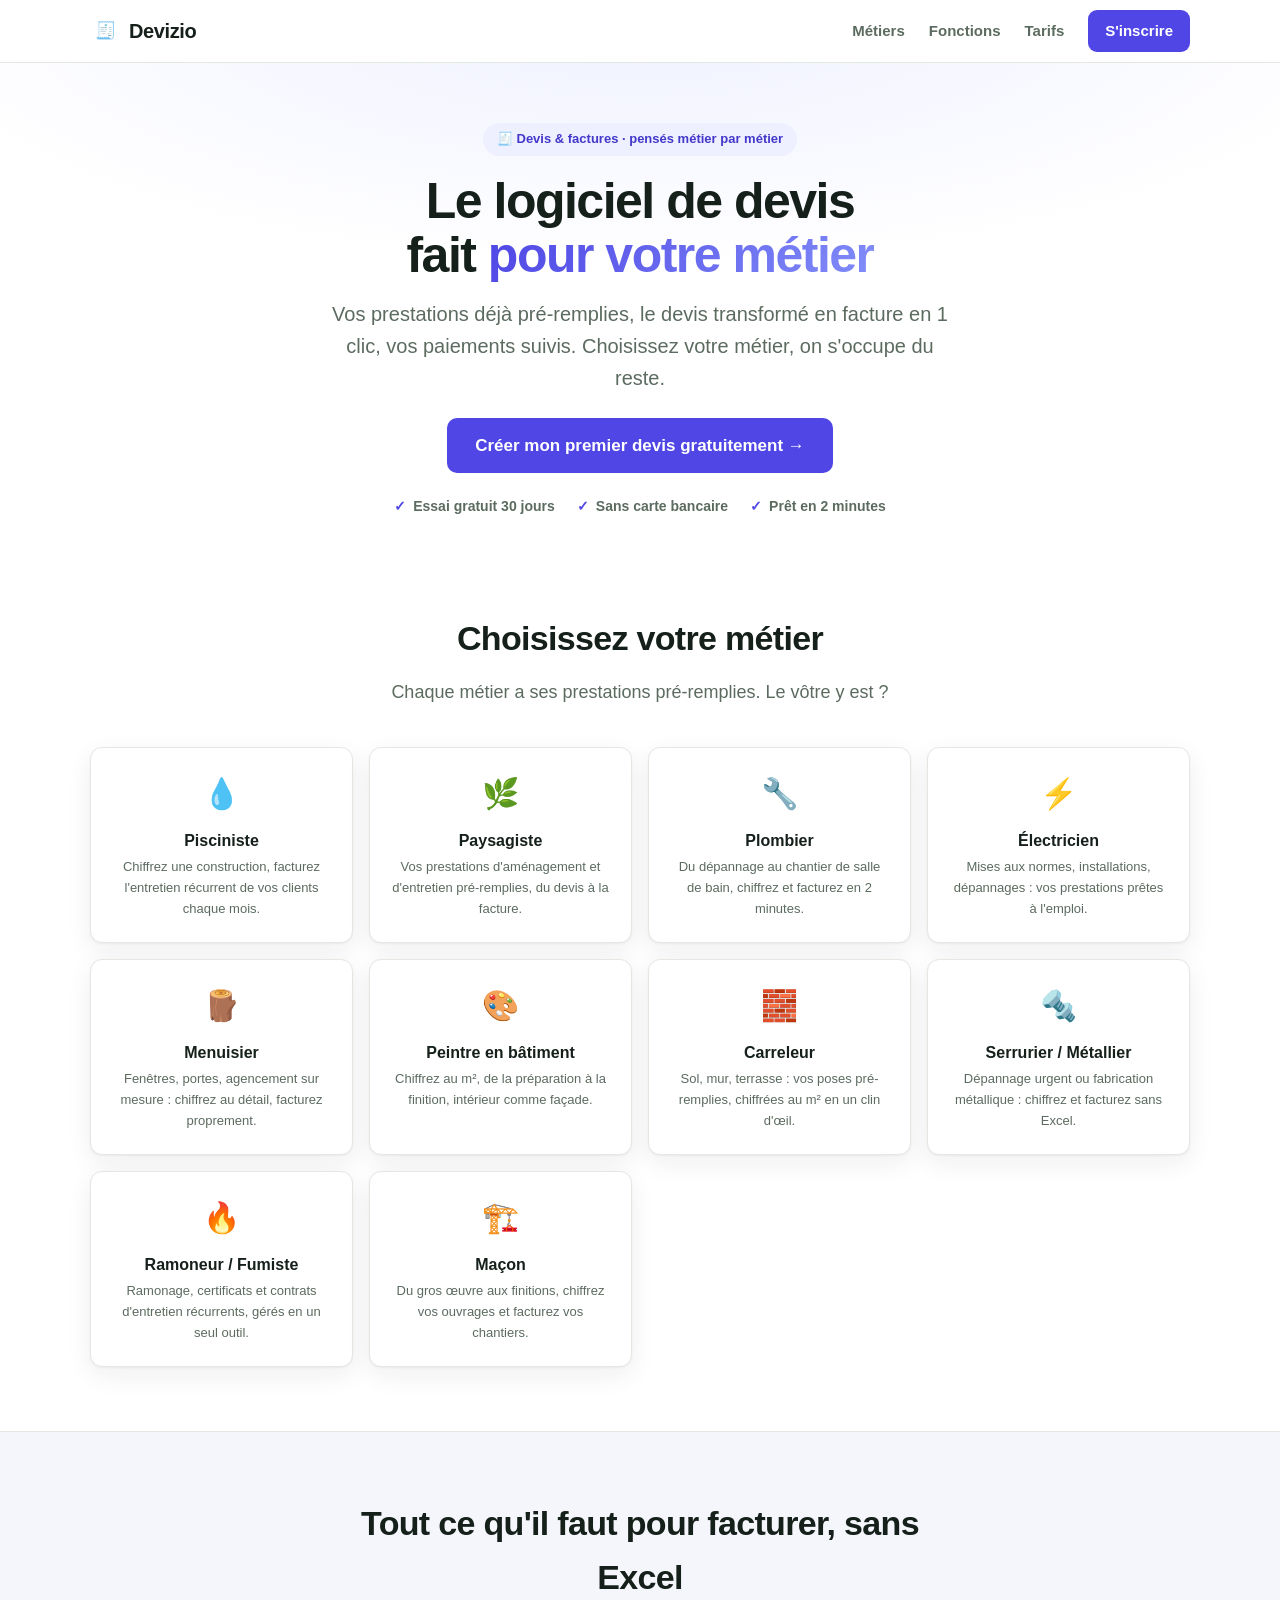
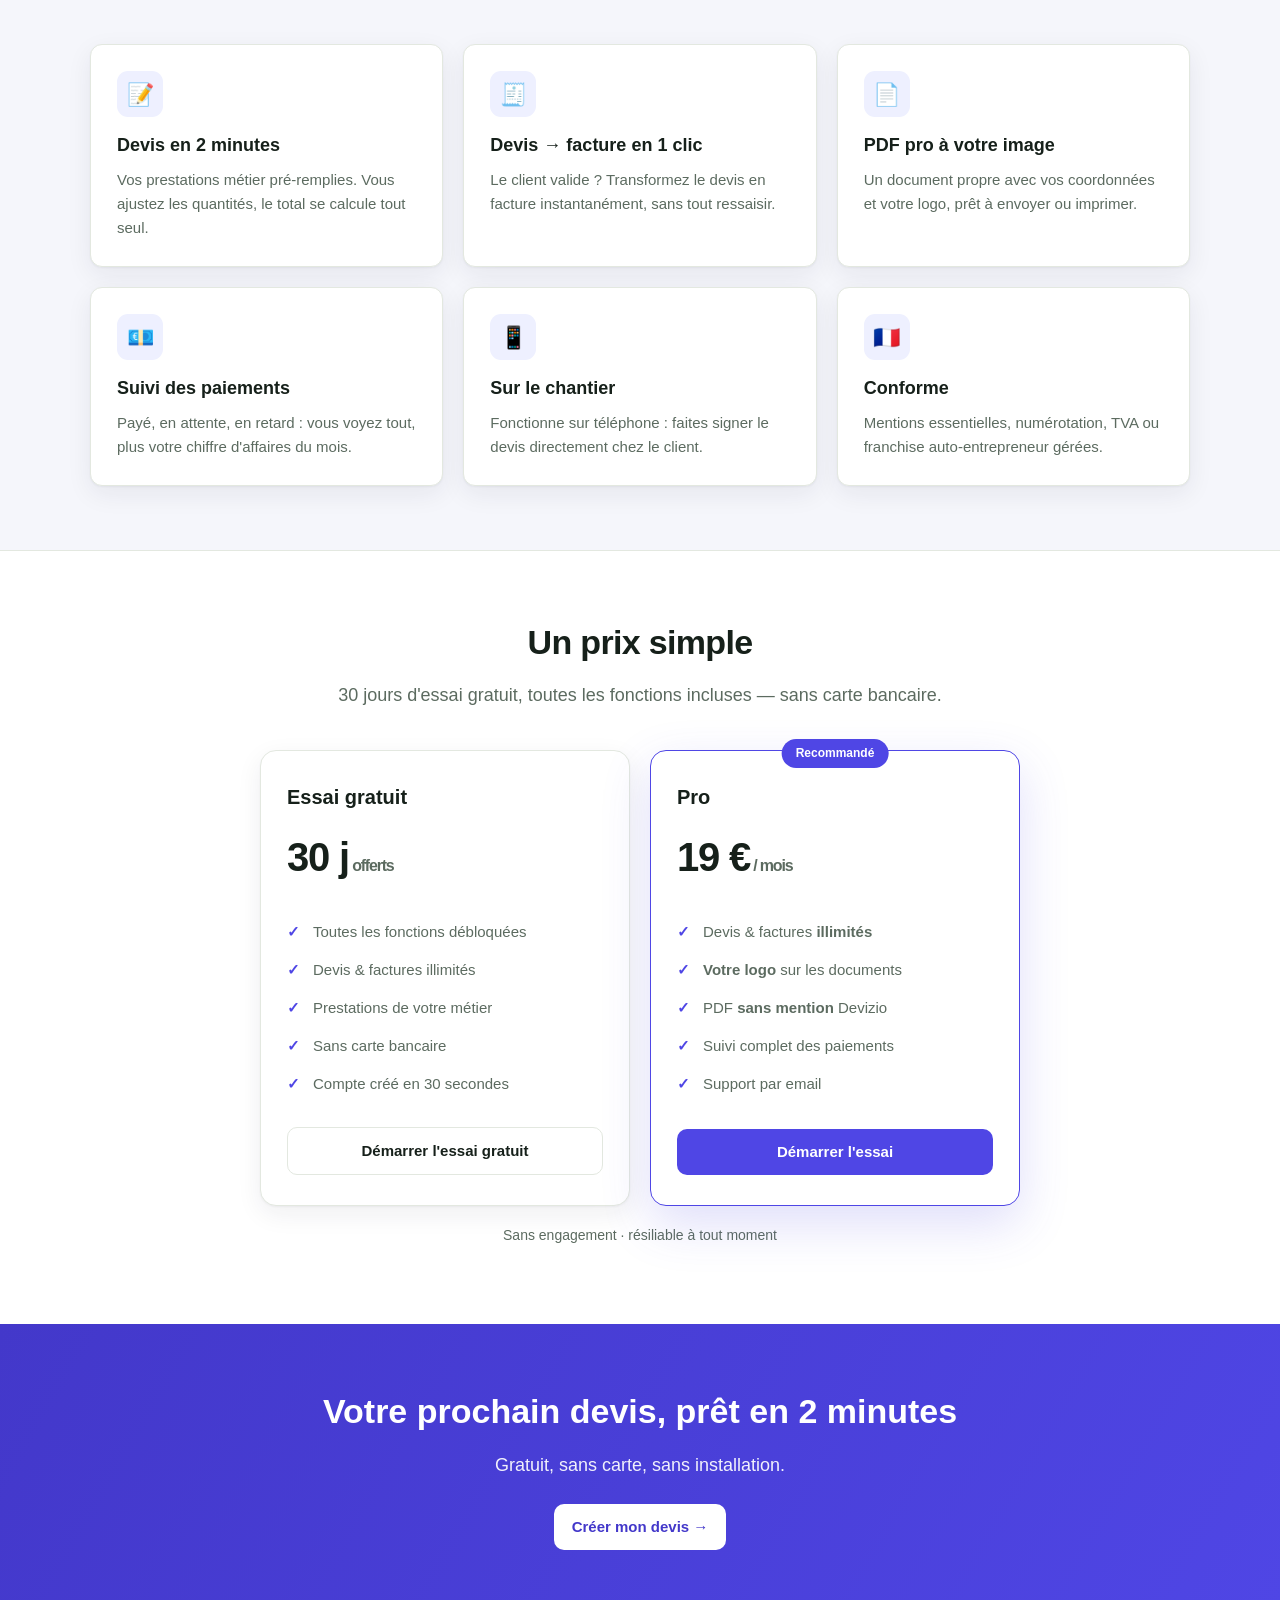
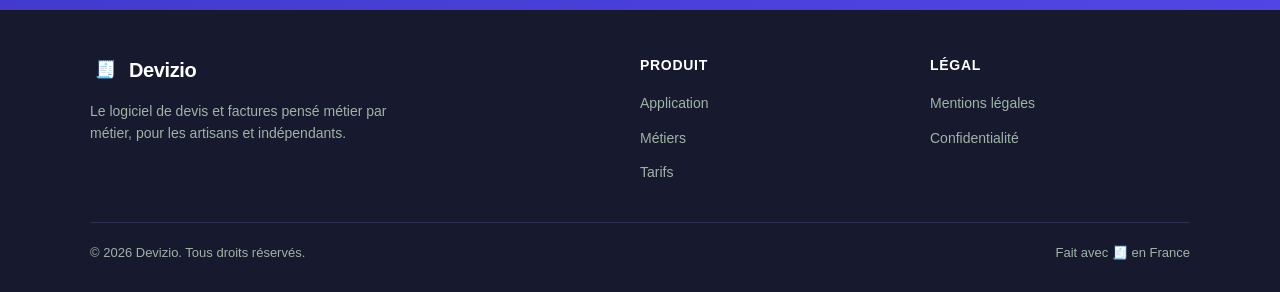
==== index.html @ 23cc35e6 "Devizio — logiciel de devis & factures multi-métiers (fusion Jardévis + Piscineo + 8 autres) Un seul" ====
<!DOCTYPE html>
<html lang="fr">
<head>
  <meta charset="UTF-8">
  <meta name="viewport" content="width=device-width, initial-scale=1.0">
  <title>Devizio — Logiciel de devis &amp; factures pour artisans</title>
  <meta name="description" content="Le logiciel de devis et factures pensé métier par métier : pisciniste, paysagiste, plombier, électricien, menuisier… Prestations pré-remplies, devis → facture en 1 clic. Essai gratuit 30 jours, sans carte.">
  <link rel="canonical" href="https://devizio.fr/">
  <meta property="og:title" content="Devizio — Devis & factures pour artisans">
  <meta property="og:description" content="Devis et factures pensés métier par métier. Essai gratuit 30 jours.">
  <meta property="og:type" content="website">
  <link rel="icon" href="data:image/svg+xml,%3Csvg xmlns='http://www.w3.org/2000/svg' viewBox='0 0 32 32'%3E%3Crect width='32' height='32' rx='7' fill='%234f46e5'/%3E%3Ctext x='16' y='23' font-size='18' text-anchor='middle' fill='white' font-family='Arial'%3E%F0%9F%A7%BE%3C/text%3E%3C/svg%3E">
  <link rel="stylesheet" href="assets/css/style.css">
  <script type="application/ld+json">
  {"@context":"https://schema.org","@type":"SoftwareApplication","name":"Devizio","applicationCategory":"BusinessApplication","operatingSystem":"Web","offers":{"@type":"Offer","price":"0","priceCurrency":"EUR"}}
  </script>
</head>
<body>
  <header class="site-header">
    <div class="wrap">
      <a href="/" class="brand"><span class="logo-mark">🧾</span> Devizio</a>
      <button class="nav-toggle" aria-label="Menu">☰</button>
      <nav class="nav">
        <a href="#metiers">Métiers</a>
        <a href="#fonctions">Fonctions</a>
        <a href="#tarifs">Tarifs</a>
        <a href="app.html" class="btn-nav">S'inscrire</a>
      </nav>
    </div>
  </header>

  <section class="hero">
    <div class="wrap">
      <span class="eyebrow">🧾 Devis &amp; factures · pensés métier par métier</span>
      <h1>Le logiciel de devis<br>fait <span class="grad">pour votre métier</span></h1>
      <p class="lead">Vos prestations déjà pré-remplies, le devis transformé en facture en 1 clic, vos paiements suivis. Choisissez votre métier, on s'occupe du reste.</p>
      <div class="cta-row">
        <a href="app.html" class="btn btn-primary" style="font-size:17px;padding:14px 28px">Créer mon premier devis gratuitement →</a>
      </div>
      <div class="trust">
        <span><span class="ok">✓</span> Essai gratuit 30 jours</span>
        <span><span class="ok">✓</span> Sans carte bancaire</span>
        <span><span class="ok">✓</span> Prêt en 2 minutes</span>
      </div>
    </div>
  </section>

  <section class="block" id="metiers">
    <div class="wrap">
      <div class="section-head">
        <h2>Choisissez votre métier</h2>
        <p>Chaque métier a ses prestations pré-remplies. Le vôtre y est ?</p>
      </div>
      <div class="usecases" id="trade-grid"></div>
    </div>
  </section>

  <section class="block alt" id="fonctions">
    <div class="wrap">
      <div class="section-head">
        <h2>Tout ce qu'il faut pour facturer, sans Excel</h2>
      </div>
      <div class="cards">
        <div class="card"><div class="ico">📝</div><h3>Devis en 2 minutes</h3><p>Vos prestations métier pré-remplies. Vous ajustez les quantités, le total se calcule tout seul.</p></div>
        <div class="card"><div class="ico">🧾</div><h3>Devis → facture en 1 clic</h3><p>Le client valide ? Transformez le devis en facture instantanément, sans tout ressaisir.</p></div>
        <div class="card"><div class="ico">📄</div><h3>PDF pro à votre image</h3><p>Un document propre avec vos coordonnées et votre logo, prêt à envoyer ou imprimer.</p></div>
        <div class="card"><div class="ico">💶</div><h3>Suivi des paiements</h3><p>Payé, en attente, en retard : vous voyez tout, plus votre chiffre d'affaires du mois.</p></div>
        <div class="card"><div class="ico">📱</div><h3>Sur le chantier</h3><p>Fonctionne sur téléphone : faites signer le devis directement chez le client.</p></div>
        <div class="card"><div class="ico">🇫🇷</div><h3>Conforme</h3><p>Mentions essentielles, numérotation, TVA ou franchise auto-entrepreneur gérées.</p></div>
      </div>
    </div>
  </section>

  <section class="block" id="tarifs">
    <div class="wrap">
      <div class="section-head">
        <h2>Un prix simple</h2>
        <p>30 jours d'essai gratuit, toutes les fonctions incluses — sans carte bancaire.</p>
      </div>
      <div class="pricing">
        <div class="plan">
          <h3>Essai gratuit</h3>
          <div class="price">30 j<small> offerts</small></div>
          <ul>
            <li>Toutes les fonctions débloquées</li>
            <li>Devis &amp; factures illimités</li>
            <li>Prestations de votre métier</li>
            <li>Sans carte bancaire</li>
            <li>Compte créé en 30 secondes</li>
          </ul>
          <a href="app.html" class="btn btn-ghost btn-block">Démarrer l'essai gratuit</a>
        </div>
        <div class="plan featured">
          <span class="badge">Recommandé</span>
          <h3>Pro</h3>
          <div class="price">19 €<small> / mois</small></div>
          <ul>
            <li>Devis &amp; factures <strong>illimités</strong></li>
            <li><strong>Votre logo</strong> sur les documents</li>
            <li>PDF <strong>sans mention</strong> Devizio</li>
            <li>Suivi complet des paiements</li>
            <li>Support par email</li>
          </ul>
          <a href="app.html" class="btn btn-primary btn-block">Démarrer l'essai</a>
        </div>
      </div>
      <p style="text-align:center;color:var(--text-soft);font-size:14px;margin-top:18px">Sans engagement · résiliable à tout moment</p>
    </div>
  </section>

  <section class="cta-band">
    <div class="wrap">
      <h2>Votre prochain devis, prêt en 2 minutes</h2>
      <p>Gratuit, sans carte, sans installation.</p>
      <a href="app.html" class="btn">Créer mon devis →</a>
    </div>
  </section>

  <footer class="site-footer">
    <div class="wrap">
      <div class="footer-grid">
        <div>
          <div class="brand"><span class="logo-mark">🧾</span> Devizio</div>
          <p style="font-size:14px;max-width:300px">Le logiciel de devis et factures pensé métier par métier, pour les artisans et indépendants.</p>
        </div>
        <div>
          <h4>Produit</h4>
          <ul>
            <li><a href="app.html">Application</a></li>
            <li><a href="#metiers">Métiers</a></li>
            <li><a href="#tarifs">Tarifs</a></li>
          </ul>
        </div>
        <div>
          <h4>Légal</h4>
          <ul>
            <li><a href="mentions-legales.html">Mentions légales</a></li>
            <li><a href="confidentialite.html">Confidentialité</a></li>
          </ul>
        </div>
      </div>
      <div class="footer-bottom">
        <span>© <span id="year"></span> Devizio. Tous droits réservés.</span>
        <span>Fait avec 🧾 en France</span>
      </div>
    </div>
  </footer>

  <script src="assets/js/trades.js"></script>
  <script>
    document.getElementById("year").textContent = new Date().getFullYear();
    var t = document.querySelector(".nav-toggle"); if (t) t.addEventListener("click", function(){ document.querySelector(".nav").classList.toggle("open"); });
    // grille des métiers
    (function(){
      var g = document.getElementById("trade-grid");
      (window.TRADE_ORDER || []).forEach(function(k){
        var tr = window.TRADES[k];
        var a = document.createElement("a");
        a.className = "usecase"; a.href = "metier.html?m=" + k;
        a.innerHTML = '<div class="emoji">' + tr.emoji + '</div><h3>' + tr.name + '</h3><p>' + tr.sub + '</p>';
        g.appendChild(a);
      });
    })();
    // suivi entonnoir
    try { fetch("https://piscineo-api.onrender.com/api/track", { method:"POST", headers:{"Content-Type":"application/json"}, body:JSON.stringify({event:"home"}), keepalive:true }); } catch(e){}
  </script>
</body>
</html>
---- assets/css/style.css ----
/* Jardévis — devis & factures pour paysagistes. Vanilla CSS. */

:root {
  --bg: #ffffff;
  --bg-soft: #f5f6fb;
  --bg-card: #ffffff;
  --border: #e3e8e0;
  --text: #16201a;
  --text-soft: #5c6b60;
  --green: #4f46e5;
  --green-dark: #4338ca;
  --green-soft: #eef0ff;
  --amber: #d97706;
  --danger: #dc2626;
  --radius: 12px;
  --shadow: 0 1px 2px rgba(30,32,60,.05), 0 8px 26px rgba(30,32,60,.07);
  --shadow-lg: 0 18px 50px rgba(79,70,229,.18);
  --maxw: 1140px;
  --font: -apple-system, BlinkMacSystemFont, "Segoe UI", Roboto, Helvetica, Arial, sans-serif;
}
* { box-sizing: border-box; }
html { scroll-behavior: smooth; }
body { margin: 0; font-family: var(--font); color: var(--text); background: var(--bg); line-height: 1.6; -webkit-font-smoothing: antialiased; }
a { color: var(--green-dark); text-decoration: none; }
a:hover { text-decoration: underline; }
img { max-width: 100%; }
.wrap { width: 100%; max-width: var(--maxw); margin: 0 auto; padding: 0 20px; }
[hidden] { display: none !important; }

/* Header */
.site-header { position: sticky; top: 0; z-index: 40; background: rgba(255,255,255,.9); backdrop-filter: saturate(180%) blur(12px); border-bottom: 1px solid var(--border); }
.site-header .wrap { display: flex; align-items: center; justify-content: space-between; height: 62px; }
.brand { display: flex; align-items: center; gap: 9px; font-weight: 800; font-size: 20px; color: var(--text); letter-spacing: -.02em; }
.brand:hover { text-decoration: none; }
.brand .logo-mark { width: 30px; height: 30px; border-radius: 8px; background: linear-gradient(135deg, var(--green), #818cf8); display: grid; place-items: center; color: #fff; font-size: 17px; }
.nav { display: flex; align-items: center; gap: 24px; }
.nav a { color: var(--text-soft); font-weight: 600; font-size: 15px; }
.nav a:hover { color: var(--text); text-decoration: none; }
.btn-nav { background: var(--green); color: #fff !important; padding: 9px 17px; border-radius: 9px; }
.btn-nav:hover { background: var(--green-dark); text-decoration: none; }
.nav-toggle { display: none; background: none; border: 0; font-size: 25px; cursor: pointer; }

/* Buttons */
.btn { display: inline-flex; align-items: center; justify-content: center; gap: 8px; border: 0; cursor: pointer; font-weight: 700; font-size: 15px; padding: 11px 18px; border-radius: 10px; font-family: var(--font); transition: .15s; text-decoration: none; }
.btn:hover { text-decoration: none; }
.btn-primary { background: var(--green); color: #fff; }
.btn-primary:hover { background: var(--green-dark); }
.btn-ghost { background: #fff; color: var(--text); border: 1px solid var(--border); }
.btn-ghost:hover { border-color: var(--green); color: var(--green-dark); }
.btn-danger { background: #fff; color: var(--danger); border: 1px solid #f0caca; }
.btn-danger:hover { background: #fef2f2; }
.btn-sm { padding: 7px 12px; font-size: 13px; border-radius: 8px; }
.btn-block { width: 100%; }
.btn:disabled { opacity: .5; cursor: default; }

/* Hero */
.hero { padding: 60px 0 30px; text-align: center; background: radial-gradient(1100px 380px at 50% -60px, var(--green-soft), transparent 70%); }
.hero .eyebrow { display: inline-block; background: var(--green-soft); color: var(--green-dark); font-weight: 700; font-size: 13px; padding: 6px 14px; border-radius: 999px; margin-bottom: 18px; }
.hero h1 { font-size: clamp(30px, 5vw, 50px); line-height: 1.08; letter-spacing: -.03em; margin: 0 0 16px; }
.hero h1 .grad { background: linear-gradient(120deg, var(--green), #818cf8); -webkit-background-clip: text; background-clip: text; color: transparent; }
.hero p.lead { font-size: clamp(17px, 2.4vw, 20px); color: var(--text-soft); max-width: 620px; margin: 0 auto 24px; }
.hero .cta-row { display: flex; gap: 12px; justify-content: center; flex-wrap: wrap; }
.trust { display: flex; gap: 22px; justify-content: center; flex-wrap: wrap; color: var(--text-soft); font-size: 14px; font-weight: 600; margin-top: 22px; }
.trust span { display: inline-flex; align-items: center; gap: 7px; }
.trust .ok { color: var(--green); }
.hero-shot { max-width: 900px; margin: 40px auto 0; border-radius: 16px; border: 1px solid var(--border); box-shadow: var(--shadow-lg); overflow: hidden; }

/* Sections */
section.block { padding: 64px 0; }
section.block.alt { background: var(--bg-soft); border-top: 1px solid var(--border); border-bottom: 1px solid var(--border); }
.section-head { text-align: center; max-width: 640px; margin: 0 auto 40px; }
.section-head h2 { font-size: clamp(26px, 3.6vw, 34px); letter-spacing: -.02em; margin: 0 0 12px; }
.section-head p { color: var(--text-soft); font-size: 18px; margin: 0; }
.cards { display: grid; grid-template-columns: repeat(3, 1fr); gap: 20px; }
.card { background: var(--bg-card); border: 1px solid var(--border); border-radius: var(--radius); padding: 26px; box-shadow: var(--shadow); }
.card .ico { width: 46px; height: 46px; border-radius: 11px; background: var(--green-soft); color: var(--green-dark); display: grid; place-items: center; font-size: 22px; margin-bottom: 14px; }
.card h3 { margin: 0 0 8px; font-size: 18px; }
.card p { margin: 0; color: var(--text-soft); font-size: 15px; }

/* Pricing */
.pricing { display: grid; grid-template-columns: repeat(2, 1fr); gap: 20px; max-width: 760px; margin: 0 auto; align-items: stretch; }
.plan { background: var(--bg-card); border: 1px solid var(--border); border-radius: 16px; padding: 30px 26px; box-shadow: var(--shadow); display: flex; flex-direction: column; }
.plan.featured { border-color: var(--green); box-shadow: var(--shadow-lg); position: relative; }
.plan .badge { position: absolute; top: -12px; left: 50%; transform: translateX(-50%); background: var(--green); color: #fff; font-size: 12px; font-weight: 700; padding: 5px 14px; border-radius: 999px; }
.plan h3 { font-size: 20px; margin: 0 0 6px; }
.plan .price { font-size: 40px; font-weight: 800; letter-spacing: -.03em; margin: 6px 0; }
.plan .price small { font-size: 16px; font-weight: 600; color: var(--text-soft); }
.plan ul { list-style: none; padding: 0; margin: 18px 0 24px; flex: 1; }
.plan li { padding: 7px 0 7px 26px; position: relative; font-size: 15px; color: var(--text-soft); }
.plan li::before { content: "✓"; position: absolute; left: 0; color: var(--green); font-weight: 800; }
.plan li.no { color: #aab2a5; }
.plan li.no::before { content: "–"; color: #cbd2c6; }

/* FAQ */
.faq { max-width: 760px; margin: 0 auto; }
.faq details { border: 1px solid var(--border); border-radius: 12px; padding: 4px 18px; margin-bottom: 12px; background: var(--bg-card); }
.faq summary { cursor: pointer; font-weight: 700; padding: 14px 0; list-style: none; font-size: 16px; }
.faq summary::-webkit-details-marker { display: none; }
.faq summary::after { content: "+"; float: right; color: var(--green); font-weight: 800; }
.faq details[open] summary::after { content: "–"; }
.faq details p { margin: 0 0 16px; color: var(--text-soft); }

/* CTA band */
.cta-band { background: linear-gradient(120deg, var(--green-dark), var(--green)); color: #fff; text-align: center; padding: 60px 0; }
.cta-band h2 { font-size: clamp(26px, 3.6vw, 34px); margin: 0 0 12px; }
.cta-band p { opacity: .92; font-size: 18px; margin: 0 0 24px; }
.cta-band .btn { background: #fff; color: var(--green-dark); }

/* Footer */
.site-footer { background: #171a2e; color: #9fb3a6; padding: 44px 0 28px; }
.footer-grid { display: grid; grid-template-columns: 2fr 1fr 1fr; gap: 30px; margin-bottom: 28px; }
.site-footer .brand { color: #fff; margin-bottom: 10px; }
.site-footer h4 { color: #fff; font-size: 14px; text-transform: uppercase; letter-spacing: .05em; margin: 0 0 14px; }
.site-footer ul { list-style: none; padding: 0; margin: 0; }
.site-footer li { margin-bottom: 9px; }
.site-footer a { color: #9fb3a6; font-size: 14px; }
.site-footer a:hover { color: #fff; }
.footer-bottom { border-top: 1px solid #2d3154; padding-top: 20px; font-size: 13px; display: flex; justify-content: space-between; flex-wrap: wrap; gap: 10px; }

/* ============ APP ============ */
.app-shell { display: grid; grid-template-columns: 232px 1fr; min-height: 100vh; }
.sidebar { background: #171a2e; color: #cfe0d6; padding: 20px 16px; position: sticky; top: 0; height: 100vh; overflow-y: auto; }
.sidebar .brand { color: #fff; margin-bottom: 24px; }
.side-nav { list-style: none; padding: 0; margin: 0; }
.side-nav a { display: flex; align-items: center; gap: 11px; padding: 11px 12px; border-radius: 9px; color: #cfe0d6; font-weight: 600; font-size: 15px; margin-bottom: 4px; }
.side-nav a:hover { background: #232743; text-decoration: none; color: #fff; }
.side-nav a.active { background: var(--green); color: #fff; }
.side-nav .ic { width: 20px; text-align: center; }
.side-foot { margin-top: 22px; padding-top: 18px; border-top: 1px solid #2d3154; }
.plan-tag { display: inline-block; font-size: 12px; font-weight: 700; padding: 4px 10px; border-radius: 999px; }
.plan-tag.free { background: #232743; color: #9fb3a6; }
.plan-tag.pro { background: linear-gradient(120deg, var(--green), #818cf8); color: #0b0d1a; }

.main { padding: 26px 30px 60px; background: var(--bg-soft); min-height: 100vh; }
.page-head { display: flex; justify-content: space-between; align-items: center; flex-wrap: wrap; gap: 14px; margin-bottom: 24px; }
.page-head h1 { font-size: 26px; margin: 0; letter-spacing: -.02em; }
.page-head .sub { color: var(--text-soft); font-size: 14px; margin-top: 2px; }

.kpis { display: grid; grid-template-columns: repeat(4, 1fr); gap: 16px; margin-bottom: 26px; }
.kpi { background: var(--bg-card); border: 1px solid var(--border); border-radius: var(--radius); padding: 18px; box-shadow: var(--shadow); }
.kpi .lbl { font-size: 13px; color: var(--text-soft); font-weight: 600; }
.kpi .val { font-size: 26px; font-weight: 800; letter-spacing: -.02em; margin-top: 4px; }
.kpi .val.green { color: var(--green-dark); }

.panel { background: var(--bg-card); border: 1px solid var(--border); border-radius: var(--radius); box-shadow: var(--shadow); overflow: hidden; }
.panel-head { display: flex; justify-content: space-between; align-items: center; padding: 16px 20px; border-bottom: 1px solid var(--border); }
.panel-head h2 { font-size: 17px; margin: 0; }
.panel-body { padding: 20px; }

table.data { width: 100%; border-collapse: collapse; }
table.data th { text-align: left; font-size: 12px; text-transform: uppercase; letter-spacing: .04em; color: var(--text-soft); padding: 10px 14px; border-bottom: 1px solid var(--border); }
table.data td { padding: 12px 14px; border-bottom: 1px solid var(--border); font-size: 14.5px; }
table.data tr:last-child td { border-bottom: 0; }
table.data tr:hover td { background: var(--bg-soft); }
.tag { display: inline-block; font-size: 12px; font-weight: 700; padding: 3px 10px; border-radius: 999px; }
.tag.brouillon { background: #f1f0ea; color: #7a7466; }
.tag.envoye { background: #e0edfb; color: #1d5fa8; }
.tag.accepte { background: var(--green-soft); color: var(--green-dark); }
.tag.paye { background: var(--green-soft); color: var(--green-dark); }
.tag.refuse, .tag.impaye { background: #fdeaea; color: var(--danger); }
.empty { text-align: center; color: var(--text-soft); padding: 40px 20px; }
.empty .big { font-size: 40px; }

/* Forms */
.field { margin-bottom: 16px; }
.field label { display: block; font-weight: 600; font-size: 14px; margin-bottom: 6px; }
.field input, .field textarea, .field select { width: 100%; padding: 10px 12px; border: 1px solid var(--border); border-radius: 9px; font-size: 15px; font-family: var(--font); background: #fff; color: var(--text); }
.field input:focus, .field textarea:focus, .field select:focus { outline: none; border-color: var(--green); box-shadow: 0 0 0 3px var(--green-soft); }
.row2 { display: grid; grid-template-columns: 1fr 1fr; gap: 14px; }
.row3 { display: grid; grid-template-columns: 1fr 1fr 1fr; gap: 14px; }
.hint { font-size: 13px; color: var(--text-soft); margin-top: 4px; }

/* Line items editor */
.lines { width: 100%; border-collapse: collapse; margin-top: 6px; }
.lines th { font-size: 12px; text-transform: uppercase; color: var(--text-soft); text-align: left; padding: 6px 8px; }
.lines td { padding: 4px 6px; vertical-align: top; }
.lines input, .lines select { width: 100%; padding: 8px 9px; border: 1px solid var(--border); border-radius: 7px; font-size: 14px; font-family: var(--font); }
.lines .num { text-align: right; }
.lines .col-desc { width: 40%; }
.lines .col-small { width: 92px; }
.lines .col-x { width: 34px; text-align: center; }
.line-del { background: none; border: 0; color: var(--danger); cursor: pointer; font-size: 18px; }
.totals { margin-left: auto; margin-top: 18px; max-width: 300px; }
.totals .row { display: flex; justify-content: space-between; padding: 6px 0; font-size: 15px; }
.totals .row.grand { border-top: 2px solid var(--text); margin-top: 6px; padding-top: 10px; font-size: 20px; font-weight: 800; }

/* Modal */
.modal-backdrop { position: fixed; inset: 0; background: rgba(16,35,26,.55); display: grid; place-items: center; z-index: 100; padding: 20px; }
.modal { background: #fff; border-radius: 16px; max-width: 460px; width: 100%; padding: 28px; box-shadow: var(--shadow-lg); }
.modal h3 { margin: 0 0 8px; font-size: 21px; }
.modal .price-big { font-size: 34px; font-weight: 800; margin: 8px 0; }
.modal .close { float: right; background: none; border: 0; font-size: 22px; cursor: pointer; color: var(--text-soft); }

/* Toast */
.toast { position: fixed; bottom: 24px; left: 50%; transform: translateX(-50%); background: var(--text); color: #fff; padding: 12px 20px; border-radius: 10px; font-weight: 600; font-size: 14px; z-index: 200; box-shadow: var(--shadow-lg); }

/* ============ PRINT (devis / facture PDF) ============ */
.doc-a4 { background: #fff; max-width: 800px; margin: 0 auto; padding: 46px 50px; color: #1a1a1a; }
.doc-a4 .doc-top { display: flex; justify-content: space-between; align-items: flex-start; margin-bottom: 34px; }
.doc-a4 .doc-logo { max-height: 70px; max-width: 200px; }
.doc-a4 .doc-company { font-size: 13px; line-height: 1.5; }
.doc-a4 .doc-company strong { font-size: 17px; }
.doc-a4 .doc-title { text-align: right; }
.doc-a4 .doc-title h2 { font-size: 30px; margin: 0 0 4px; color: var(--green-dark); letter-spacing: -.02em; }
.doc-a4 .doc-title .meta { font-size: 13px; color: #555; }
.doc-a4 .doc-parties { display: flex; justify-content: space-between; margin-bottom: 26px; gap: 20px; }
.doc-a4 .doc-box { font-size: 13px; line-height: 1.55; }
.doc-a4 .doc-box .cap { font-size: 11px; text-transform: uppercase; letter-spacing: .05em; color: #888; margin-bottom: 4px; }
.doc-a4 table.doc-lines { width: 100%; border-collapse: collapse; margin-bottom: 18px; }
.doc-a4 table.doc-lines th { background: var(--green-soft); color: var(--green-dark); text-align: left; font-size: 12px; padding: 9px 10px; }
.doc-a4 table.doc-lines th.num, .doc-a4 table.doc-lines td.num { text-align: right; }
.doc-a4 table.doc-lines td { padding: 9px 10px; font-size: 13px; border-bottom: 1px solid #eee; }
.doc-a4 .doc-totals { margin-left: auto; width: 260px; font-size: 14px; }
.doc-a4 .doc-totals .r { display: flex; justify-content: space-between; padding: 5px 0; }
.doc-a4 .doc-totals .r.g { border-top: 2px solid #1a1a1a; margin-top: 6px; padding-top: 9px; font-weight: 800; font-size: 18px; }
.doc-a4 .doc-legal { margin-top: 30px; font-size: 11px; color: #777; line-height: 1.5; border-top: 1px solid #eee; padding-top: 14px; }
.doc-a4 .doc-watermark { margin-top: 18px; text-align: center; font-size: 11px; color: #aaa; }

.print-bar { display: flex; gap: 10px; justify-content: center; padding: 18px; background: var(--bg-soft); border-bottom: 1px solid var(--border); position: sticky; top: 0; z-index: 5; }

@media print {
  .print-bar, .site-header, .sidebar, .no-print { display: none !important; }
  body { background: #fff; }
  .doc-a4 { max-width: none; padding: 0; margin: 0; }
  @page { margin: 16mm; }
}

/* Responsive */
@media (max-width: 900px) {
  .cards { grid-template-columns: 1fr; }
  .kpis { grid-template-columns: 1fr 1fr; }
  .app-shell { grid-template-columns: 1fr; }
  .sidebar { position: static; height: auto; display: flex; flex-wrap: wrap; align-items: center; gap: 10px; }
  .sidebar .brand { margin-bottom: 0; margin-right: auto; }
  .side-nav { display: flex; flex-wrap: wrap; }
  .side-nav a { margin-bottom: 0; }
  .side-foot { margin-top: 0; padding-top: 0; border: 0; width: 100%; }
}
@media (max-width: 680px) {
  .nav { position: absolute; top: 62px; left: 0; right: 0; flex-direction: column; background: #fff; border-bottom: 1px solid var(--border); padding: 14px 20px; gap: 14px; align-items: flex-start; display: none; }
  .nav.open { display: flex; }
  .nav-toggle { display: block; }
  .pricing, .row2, .row3 { grid-template-columns: 1fr; }
  .kpis { grid-template-columns: 1fr 1fr; }
  .footer-grid { grid-template-columns: 1fr; }
  .doc-a4 { padding: 24px; }
}

/* ---------- Logo (SVG) ---------- */
.logo-mark { background: none !important; padding: 0; }
.logo-mark img { width: 30px; height: 30px; display: block; }

/* ---------- Auth (porte de connexion) ---------- */
body.locked { overflow: hidden; }
body.locked .app-shell { display: none; }
.auth-overlay { position: fixed; inset: 0; background: linear-gradient(160deg, #eef0ff, #f5f6fb); display: grid; place-items: center; padding: 20px; z-index: 1000; overflow: auto; }
.auth-card { background: #fff; border: 1px solid var(--border); border-radius: 18px; box-shadow: var(--shadow-lg); padding: 34px 30px; max-width: 400px; width: 100%; }
.auth-logo { display: flex; align-items: center; gap: 10px; justify-content: center; font-weight: 800; font-size: 22px; color: var(--text); margin-bottom: 22px; }
.auth-logo img { width: 34px; height: 34px; }
.auth-card h2 { font-size: 20px; margin: 0 0 6px; text-align: center; }
.auth-sub { color: var(--text-soft); font-size: 14px; text-align: center; margin: 0 0 20px; }
.auth-field input { width: 100%; padding: 12px 14px; border: 1px solid var(--border); border-radius: 10px; font-size: 16px; font-family: var(--font); margin-bottom: 14px; }
.auth-field input:focus { outline: none; border-color: var(--green); box-shadow: 0 0 0 3px var(--green-soft); }
.auth-note { text-align: center; font-size: 13px; color: var(--text-soft); margin: 14px 0 0; }
.auth-note a { color: var(--green-dark); }
.auth-msg { text-align: center; font-size: 13px; color: #4338ca; min-height: 18px; margin: 10px 0 0; }

/* ---------- Sélecteur de métier ---------- */
.trade-grid { display: grid; grid-template-columns: repeat(3, 1fr); gap: 10px; }
.trade-pick { display: flex; flex-direction: column; align-items: center; gap: 6px; padding: 14px 8px; border: 1px solid var(--border); background: #fff; border-radius: 12px; cursor: pointer; font-family: var(--font); font-size: 13px; font-weight: 600; color: var(--text); transition: .15s; }
.trade-pick:hover { border-color: var(--green); background: var(--green-soft); transform: translateY(-2px); }
.trade-pick .e { font-size: 26px; }
@media (max-width: 480px) { .trade-grid { grid-template-columns: 1fr 1fr; } }

/* ---------- Grille des métiers (cartes cliquables) ---------- */
.usecases { display: grid; grid-template-columns: repeat(4, 1fr); gap: 16px; }
.usecase { display: block; background: var(--bg-card); border: 1px solid var(--border); border-radius: var(--radius); padding: 22px; text-align: center; box-shadow: var(--shadow); color: var(--text); transition: .15s; }
.usecase:hover { transform: translateY(-3px); border-color: var(--green); text-decoration: none; box-shadow: var(--shadow-lg); }
.usecase .emoji { font-size: 30px; }
.usecase h3 { font-size: 16px; margin: 10px 0 4px; }
.usecase p { font-size: 13px; color: var(--text-soft); margin: 0; }
@media (max-width: 900px) { .usecases { grid-template-columns: 1fr 1fr; } }
@media (max-width: 560px) { .usecases { grid-template-columns: 1fr; } }
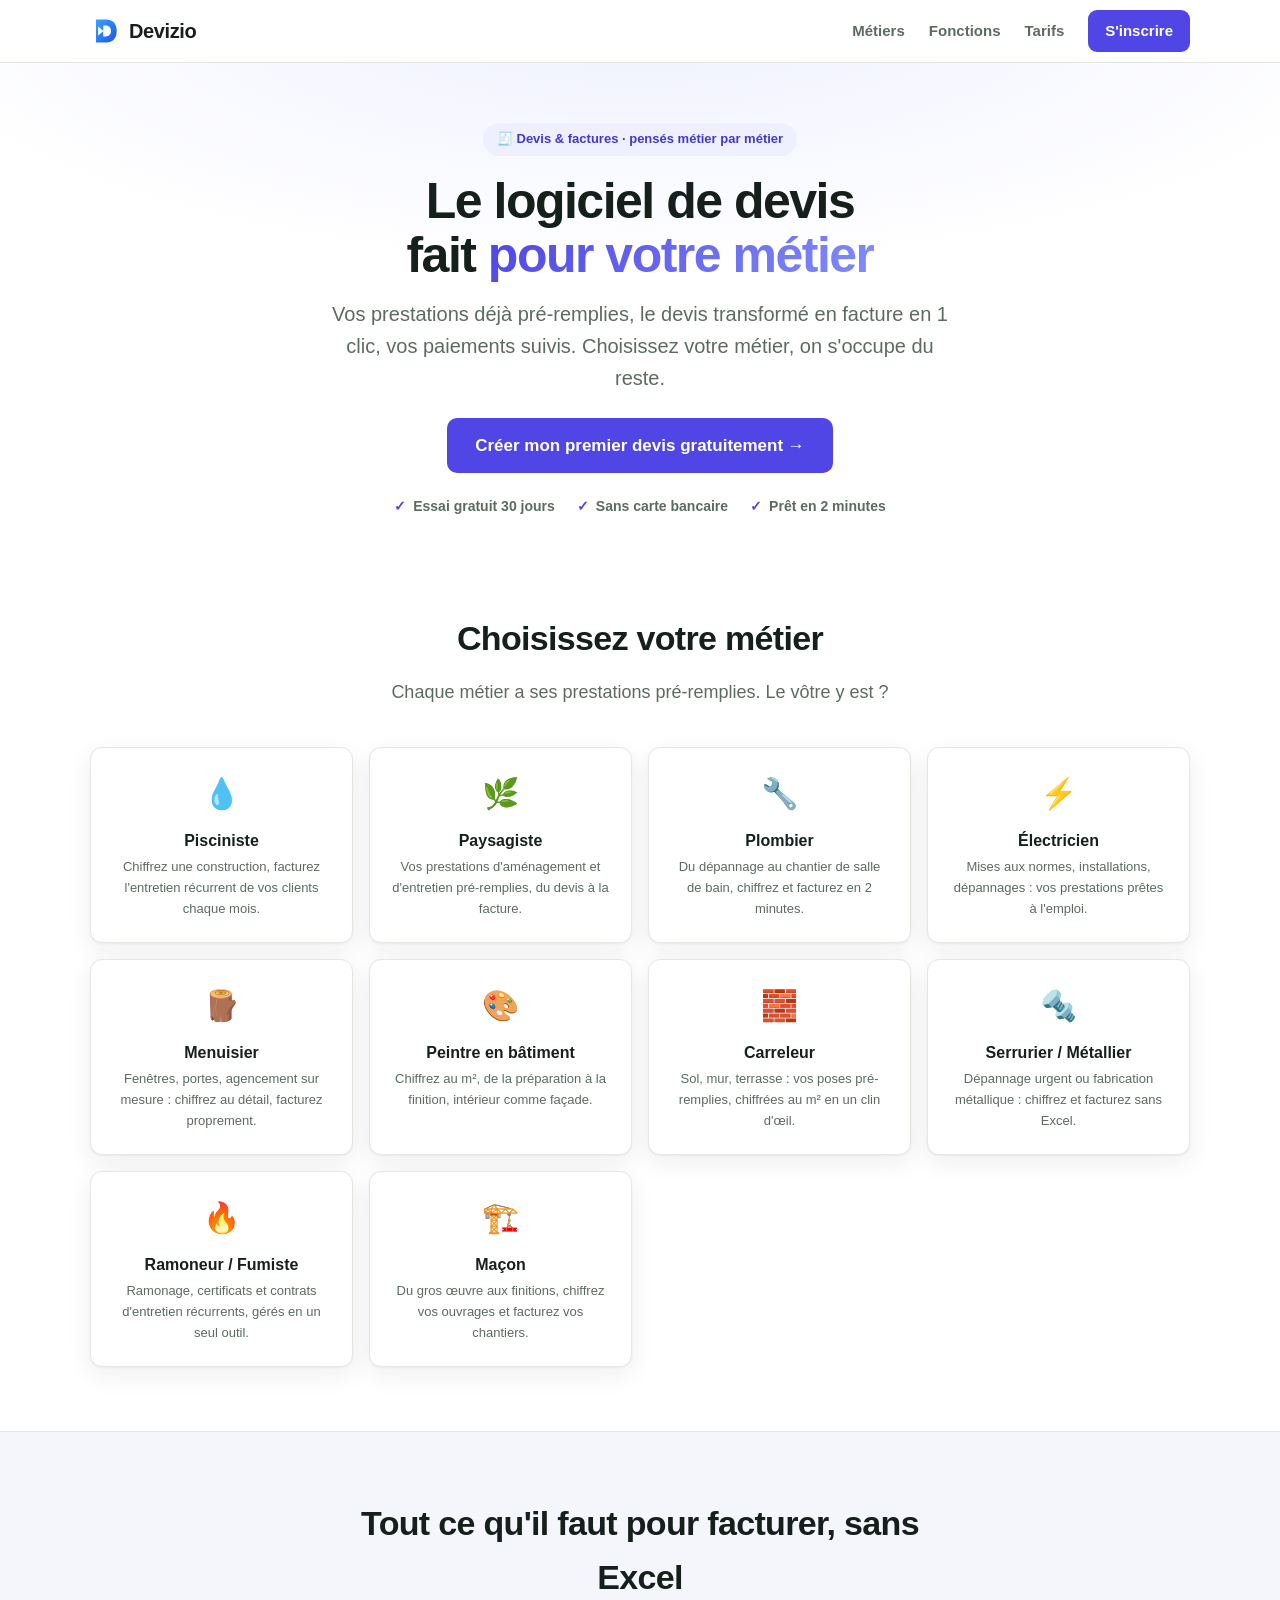
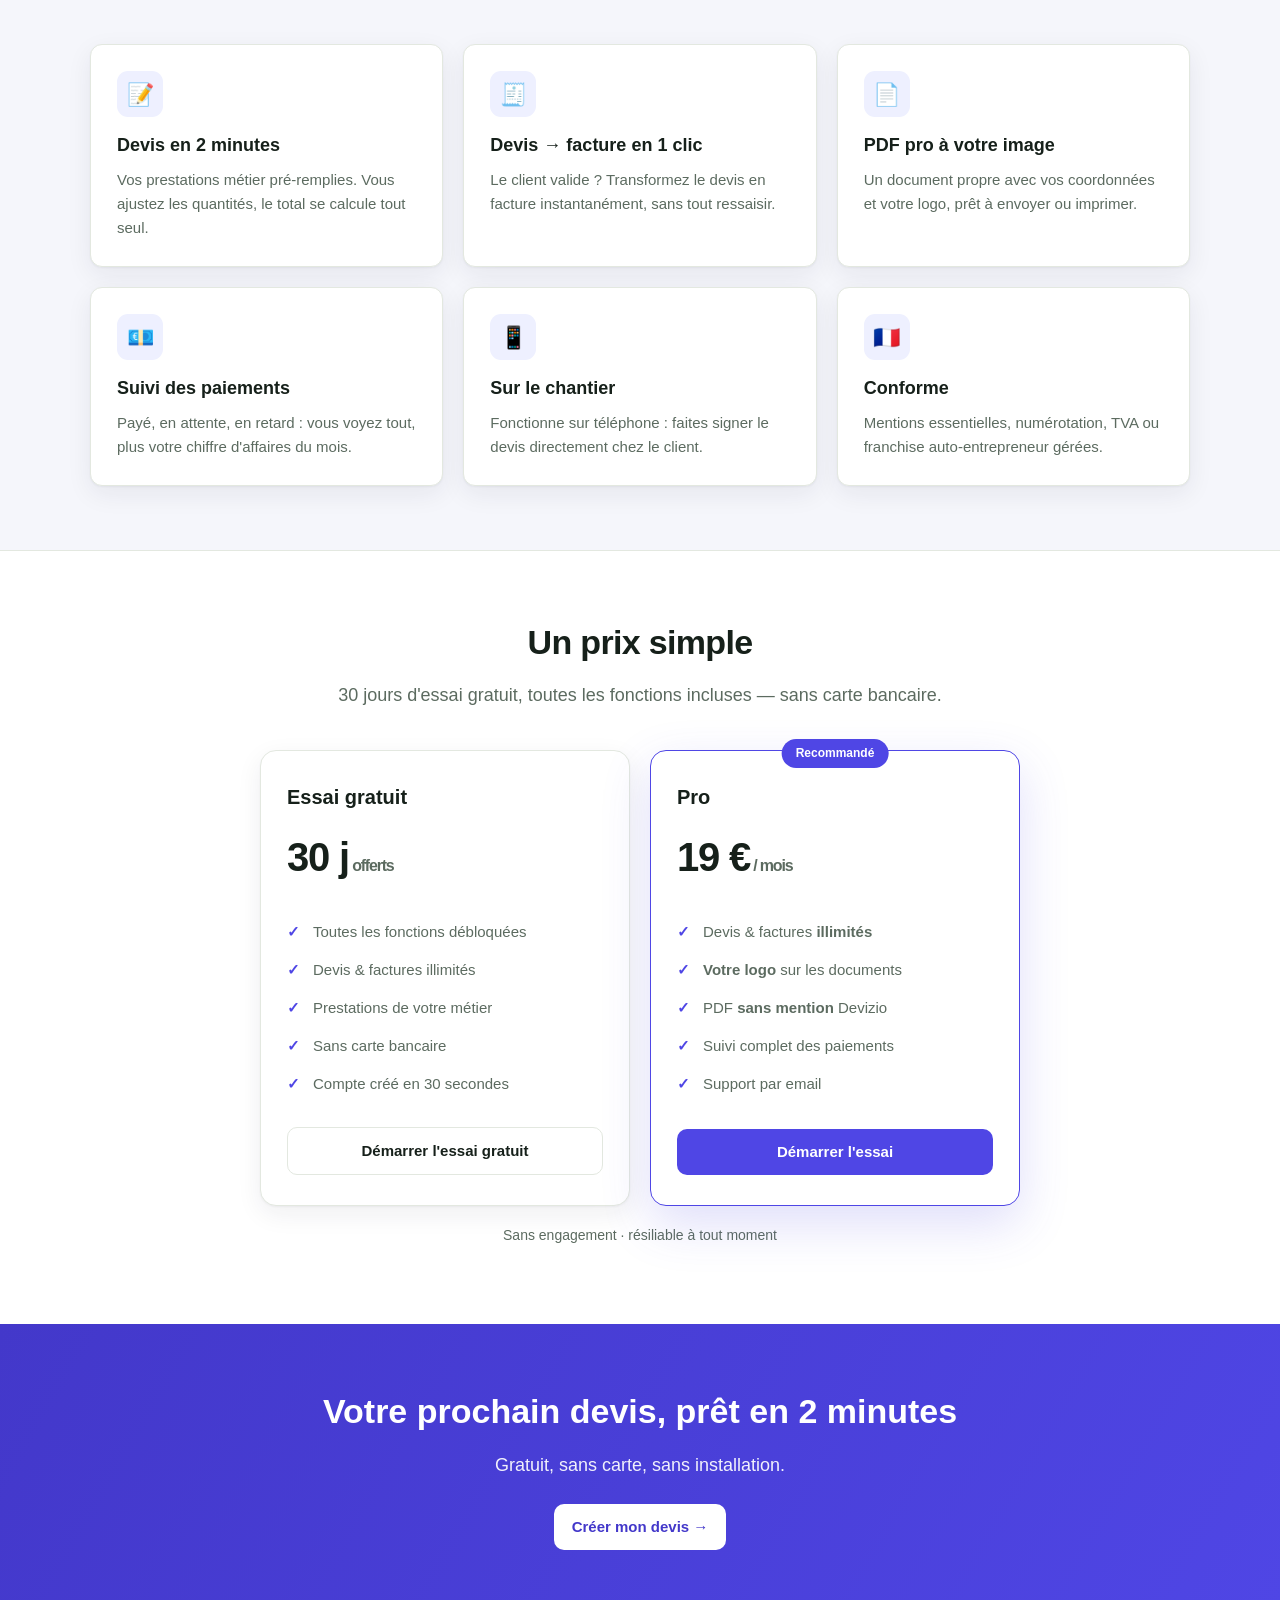
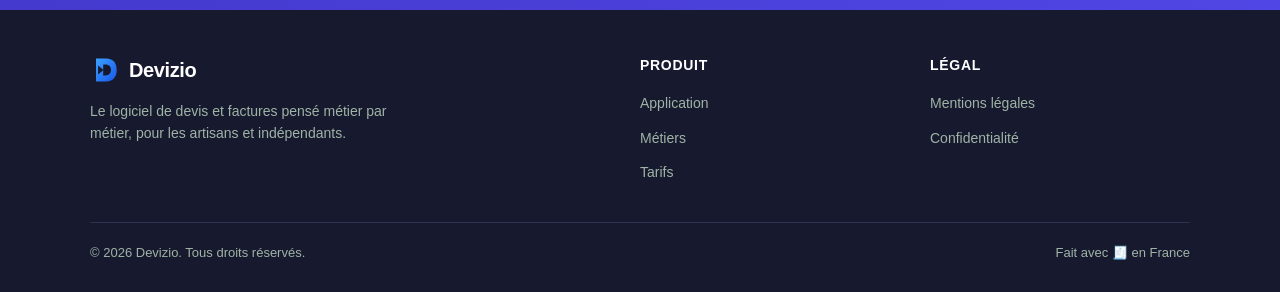
==== commit fa2b3bd4: "Logo Devizio (D bleu + play) recréé en SVG, intégré partout (header, sidebar, favicon, connexion) Co" ====
--- a/index.html
+++ b/index.html
@@ -9,7 +9,7 @@
   <meta property="og:title" content="Devizio — Devis & factures pour artisans">
   <meta property="og:description" content="Devis et factures pensés métier par métier. Essai gratuit 30 jours.">
   <meta property="og:type" content="website">
-  <link rel="icon" href="data:image/svg+xml,%3Csvg xmlns='http://www.w3.org/2000/svg' viewBox='0 0 32 32'%3E%3Crect width='32' height='32' rx='7' fill='%234f46e5'/%3E%3Ctext x='16' y='23' font-size='18' text-anchor='middle' fill='white' font-family='Arial'%3E%F0%9F%A7%BE%3C/text%3E%3C/svg%3E">
+  <link rel="icon" href="assets/img/logo.svg">
   <link rel="stylesheet" href="assets/css/style.css">
   <script type="application/ld+json">
   {"@context":"https://schema.org","@type":"SoftwareApplication","name":"Devizio","applicationCategory":"BusinessApplication","operatingSystem":"Web","offers":{"@type":"Offer","price":"0","priceCurrency":"EUR"}}
@@ -18,7 +18,7 @@
 <body>
   <header class="site-header">
     <div class="wrap">
-      <a href="/" class="brand"><span class="logo-mark">🧾</span> Devizio</a>
+      <a href="/" class="brand"><span class="logo-mark"><img src="assets/img/logo.svg" alt=""></span> Devizio</a>
       <button class="nav-toggle" aria-label="Menu">☰</button>
       <nav class="nav">
         <a href="#metiers">Métiers</a>
@@ -120,7 +120,7 @@
     <div class="wrap">
       <div class="footer-grid">
         <div>
-          <div class="brand"><span class="logo-mark">🧾</span> Devizio</div>
+          <div class="brand"><span class="logo-mark"><img src="assets/img/logo.svg" alt=""></span> Devizio</div>
           <p style="font-size:14px;max-width:300px">Le logiciel de devis et factures pensé métier par métier, pour les artisans et indépendants.</p>
         </div>
         <div>
